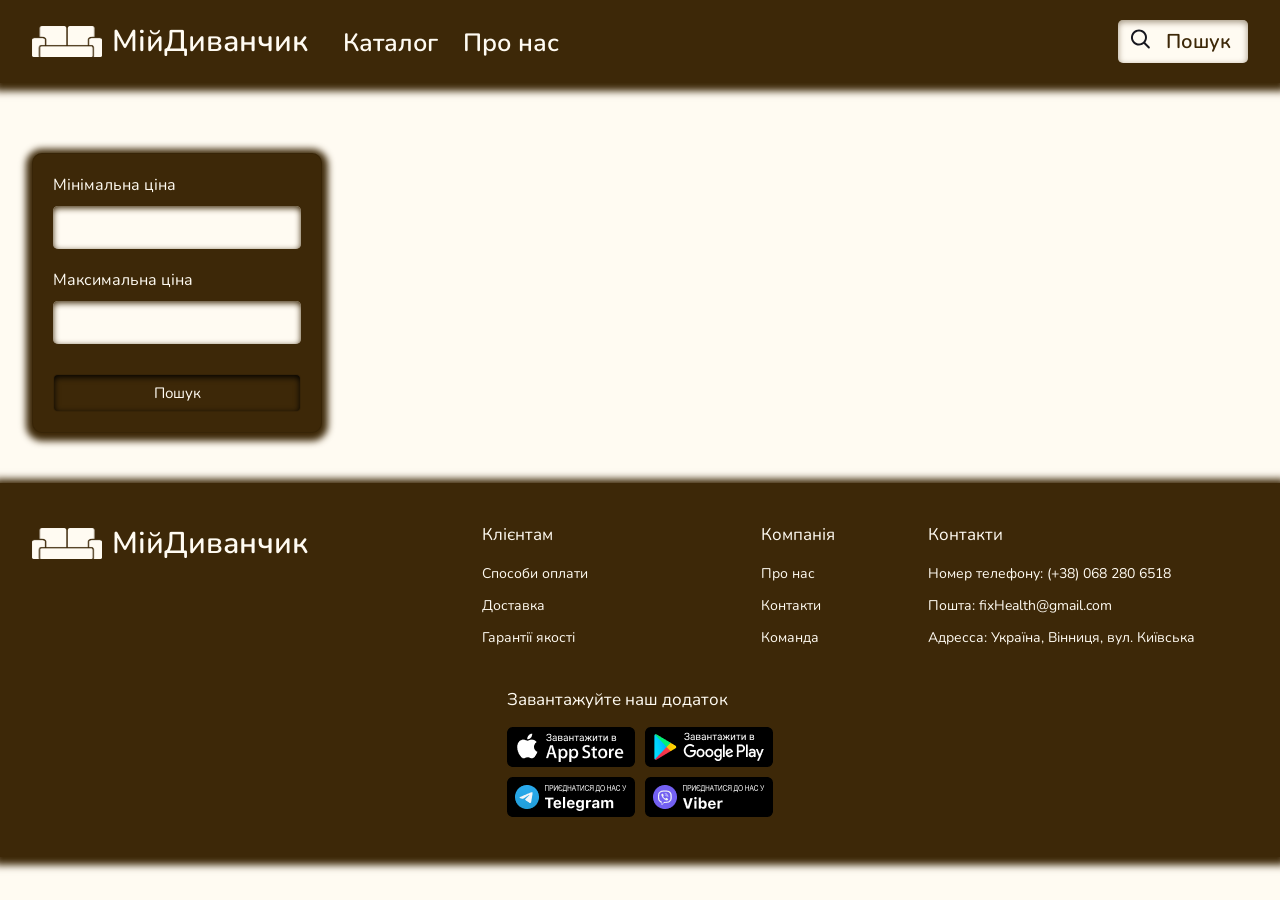
==== src/pages/catalog.html @ d0205942 "first" ====
<!DOCTYPE html>
<html lang="en">
  <head>
    <meta charset="UTF-8" />
    <meta name="viewport" content="width=device-width, initial-scale=1.0" />
    <title>Каталог | МійДиванчик</title>
    <link rel="stylesheet" href="/src/assets/styles/index.css" />
    <link href="https://fonts.googleapis.com/css2?family=Nunito:wght@400;500;700&display=swap" rel="stylesheet">
    <link
      rel="stylesheet"
      href="https://cdn.jsdelivr.net/npm/swiper@11/swiper-bundle.min.css"
    />
  </head>
  <body>
    <header id="header" class="header">
      <div class="container">
        <a class="logo" href="/">
          <img src="/src/assets/images/logo-sofa-gg.png" alt="heart icon" />
          <span>МійДиванчик</span>
        </a>

        <nav class="links">
          <div id="dropdown" class="dropdown">
            <a href="/catalog" class="link dropdown-trigger">Каталог</a>
            <ul id="dropdown-list" class="dropdown-list"></ul>
          </div>
          <!-- <a class="link" href="/#awards">Наші нагороди</a> -->
          <a class="link" href="/#about">Про нас</a>
        </nav>

        <div class="row">
          <div id="search" class="search">
            <div id="search-bg" class="search-bg"></div>
            <button type="none" id="search-trigger" class="search-trigger">
              <img src="/src/assets/images/search.svg" alt="search icon" />
              <span>Пошук</span>
            </button>
            <form id="search-form" class="search-form">
              
              <button type="submit" class="search-btn">
                <img src="/src/assets/images/search.svg" alt="search icon" />
              </button>
              <input name="search" type="text" class="search-input" />
              <ul id="product-list" class="search-list"></ul>
              <ul id="analog-list" class="search-list search-list-analog"></ul>
            </form>
          </div>

          <!-- <div class="service">
            <a href="/method-nakatani">
              <img
                src="/src/assets/images/health-monitor.svg"
                alt="health monitor icon"
              />
              <span>Послуга "Метод Накатані"</span>
            </a>
          </div>

          <a href="/personal-account/favorites" id="favorite" class="favorite">
            <img src="/src/assets/images/favorite.svg" alt="favorite icon" />
            <span id="favorite-quantity"></span>
          </a>

          <a href="/personal-account/shopping-cart" id="basket" class="basket">
            <img src="/src/assets/images/basket.svg" alt="basket icon" />
            <span id="basket-quantity"></span>
          </a> -->

          <!-- <a href="/personal-account" class="user">
            <img src="/src/assets/images/user.svg" alt="user icon" />
          </a> -->
        </div>

        <!-- <div id="menu" class="menu">
          <img
            data-open-menu="true"
            src="/src/assets/images/menu.svg"
            alt="menu icon"
          />
          <img
            data-close-menu="true"
            src="/src/assets/images/close-menu.svg"
            alt="close menu icon"
          />
        </div> -->
        <button class="burger-menu" id="burger-menu">
          <img src="/src/assets/images/bars-solid (1).svg" alt="burger menu icon" />
        </button>
        <nav class="mobile-nav" id="mobile-nav">
          <!-- <div id="search" class="search">
            <button type="none" id="search-trigger-mobile" class="search-trigger">
              <img src="/src/assets/images/search.svg" alt="search icon" />
              <span>Пошук</span>
            </button>
          </div> -->
          <a href="/catalog" class="link">Усі товари</a>
          <!-- <a href="/catalog?categoryId=669786ea6da4b7b85823a3b4" class="link">Дивани</a> -->
          <div class="dropdown-chat">
            <button class="dropdown-trigger-chat">Дивани</button>
            <ul class="dropdown-content-chat">
              <li class="underlist-item-mobile">
                <a href="/catalog?underCategoryId=669e1cb66704fe349a912721" class="list-link">Прямі дивани</a>
              </li>
              <li class="underlist-item-mobile">
                <a href="/catalog?underCategoryId=669e1cbe6704fe349a912725" class="list-link">Кутові дивани</a>
              </li>
              <li class="underlist-item-mobile">
                <a href="/catalog?underCategoryId=669e1cc66704fe349a912729" class="list-link">Модульні дивани</a>
              </li>
            </ul>
          </div>
  
          <a href="/catalog?categoryId=669786ea6da4b7b85823a3b4" class="link">Пуфи</a>
          <ul class="dropdown-underlist"></ul>
          <a href="/catalog?categoryId=669786ea6da4b7b85823a3b4" class="link">Ліжка</a>
          <ul class="dropdown-underlist"></ul>
          <a class="link" href="#about">Про нас</a>
  
        </nav>

      </div>
    </header>

    <main class="catalog-page">
      <section class="catalog-section">
        <div class="container">
          <form id="catalog-filters" class="catalog-filters">
            <label for="min" class="form-field">
              Мінімальна ціна
              <input id="min" class="form-input" type="number" name="min" />
            </label>
            <label for="max" class="form-field">
              Максимальна ціна
              <input id="max" class="form-input" type="number" name="max" />
            </label>

            <div class="form-field manufactures-list" id="manufactures-wraper">
              Виробники:
              <div class="filters-manufactures" id="manufactures"></div>
            </div>

            <div class="filters-row">
              <!-- <label class="form-checkbox" for="withRecipe">
                <input id="withRecipe" type="checkbox" name="withRecipe" />
                З рецептом
              </label> -->
              <label class="form-checkbox" for="withDiscounted">
                <input
                  id="withDiscounted"
                  type="checkbox"
                  name="withDiscounted"
                />
                З акцією
              </label>
            </div>
            <button type="submit" class="btn">Пошук</button>
          </form>
          <div id="products" class="catalog-products"></div>
        </div>
      </section>
      <section id="watched-products" class="watched-products">
        <div class="container">
          <h1 class="title">Переглянуті товари</h1>

          <div id="watched-swiper" class="swiper">
            <div class="swiper-wrapper" id="watched-products-swiper"></div>
          </div>
        </div>
      </section>
    </main>

    <footer class="footer">
      <div class="container">
        <a class="logo" href="/">
          <img src="/src/assets/images/logo-sofa-gg.png" alt="heart icon" />
        <span>МійДиванчик</span>
        </a>
        <ul class="footer-list">
          <li class="footer-title">Клієнтам</li>          
          <li>
            <a href="/">Способи оплати</a>
          </li>
          <li>
            <a href="">Доставка</a>
          </li>
          <li>
            <a href="/">Гарантії якості</a>
          </li>
        </ul>
        <ul class="footer-list">
          <li class="footer-title">Компанія</li>
          <li>
            <a href="/">Про нас</a>
          </li>
          <li>
            <a href="/">Контакти</a>
          </li>
          <li>
            <a href="/">Команда</a>
          </li>
        </ul>
        <ul class="footer-list">
          <li class="footer-title">Контакти</li>
          <li>
            <a href="tel:+16282806518">Номер телефону: (+38) 068 280 6518</a>
          </li>
          <li>
            <a href="mailto:oleksandr_alfredo@gmail.com">
              Пошта: fixHealth@gmail.com
            </a>
          </li>
          <li>
            <a href="/">Адресса: Україна, Вінниця, вул. Київська</a>
          </li>
        </ul>
        <div class="footer-apps">
          <p class="footer-title">Завантажуйте наш додаток</p>
          <div class="row">
            <a href="/">
              <img
                src="/src/assets/images/app-store.png"
                alt="app store image"
              />
            </a>
            <a href="/">
              <img
                src="/src/assets/images/google-play.png"
                alt="google play image"
              />
            </a>
            <a href="/">
              <img src="/src/assets/images/telegram.png" alt="telegram image" />
            </a>
            <a href="/">
              <img src="/src/assets/images/viber.png" alt="viber image" />
            </a>
          </div>
        </div>
      </div>
    </footer>

    <script>
      document.addEventListener('DOMContentLoaded', () => {
      const burgerMenu = document.getElementById('burger-menu');
      const mobileNav = document.getElementById('mobile-nav');

      burgerMenu.addEventListener('click', () => {
        mobileNav.classList.toggle('active');
      });
    });

    document.addEventListener('DOMContentLoaded', () => {
      const dropdownTrigger = document.querySelector('.dropdown-trigger-chat');
      const dropdown = document.querySelector('.dropdown-chat');

      dropdownTrigger.addEventListener('click', () => {
        dropdown.classList.toggle('active-chat');
      });

      // Закрити дропдаун, якщо натиснути за межами його області
      window.addEventListener('click', (event) => {
        if (!event.target.matches('.dropdown-trigger-chat')) {
          if (dropdown.classList.contains('active-chat')) {
            dropdown.classList.remove('active-chat');
          }
        }
      });
    });
    document.getElementById('burger-menu').addEventListener('click', function () {
      const searchTrigger = document.getElementById('search-trigger');

      // Додаємо або прибираємо клас для зміни стилів
      searchTrigger.classList.toggle('active');
    });
    </script>
    <script src="https://cdn.jsdelivr.net/npm/swiper@11/swiper-bundle.min.js"></script>
    <script
      type="text/javascript"
      src="/src/functionality/modules/base.js"
    ></script>
    <script
      type="text/javascript"
      src="/src/functionality/modules/catalog.js"
    ></script>
  </body>
</html>
---- src/assets/styles/index.css ----
@import url('../fonts/Roboto/index.css');

@import url('./components/base/index.css');
@import url('./components/logo/index.css');
@import url('./components/header/index.css');
@import url('./components/footer/index.css');
@import url('./components/product-card/index.css');
@import url('./components/scrollbar/index.css');
@import url('./components/title/index.css');
@import url('./components/dropdown-header/index.css');
@import url('./components/btn/index.css');
@import url('./components/form/index.css');

@import url('./pages/home.css');
@import url('./pages/personal-account.css');
@import url('./pages/product.css');
@import url('./pages/catalog.css');
@import url('./pages/method-nakatani.css');
@import url('./pages/admin-panel.css');
@import url('./pages/auth.css');

* {
  font-family: 'Nunito', sans-serif;
  /* font-family: 'Comfortaa', cursive; */
}
html {
  scroll-behavior: smooth;
}

main {
  margin-top: 20px;
  overflow: hidden;
}

.container {
  max-width: 1300px;
  width: 95%;
  margin: 0 auto;
}

.swiper {
  overflow: visible !important;
}

body{
  background-color: #fffbf2;
}
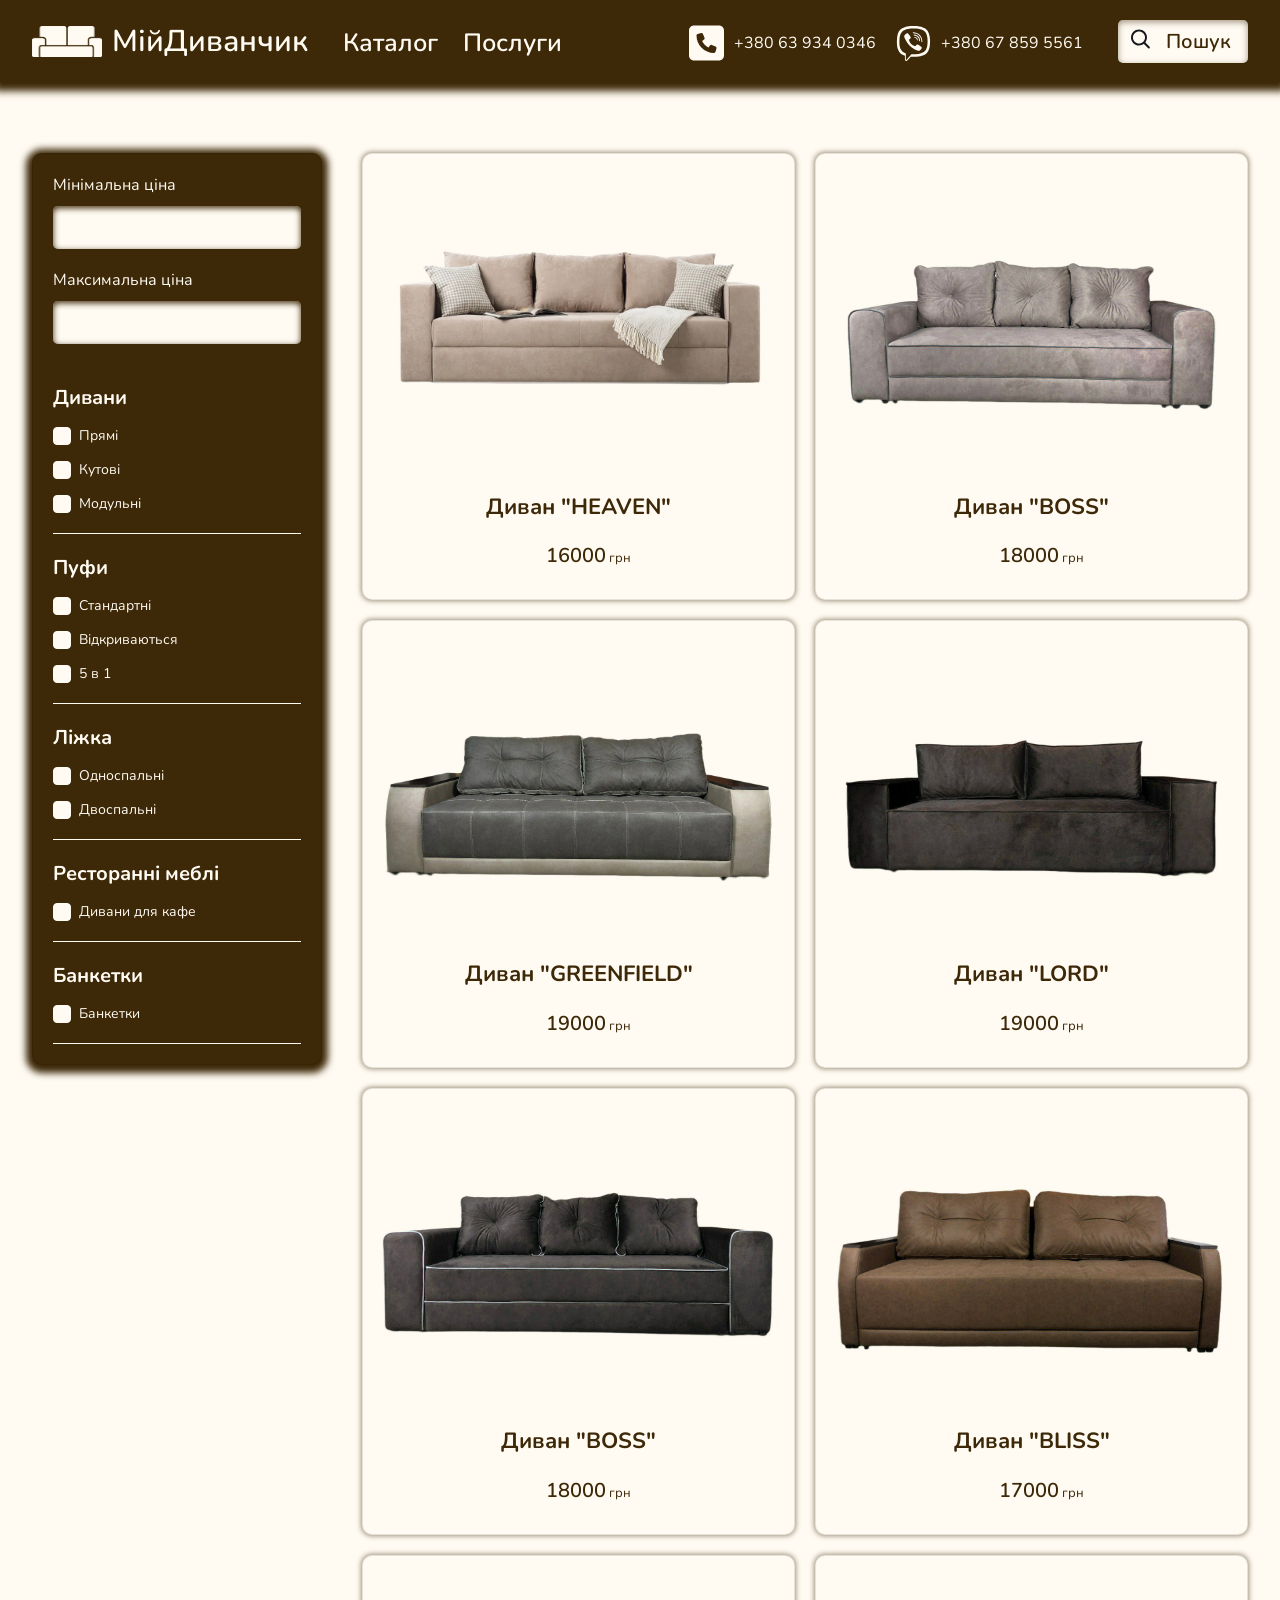
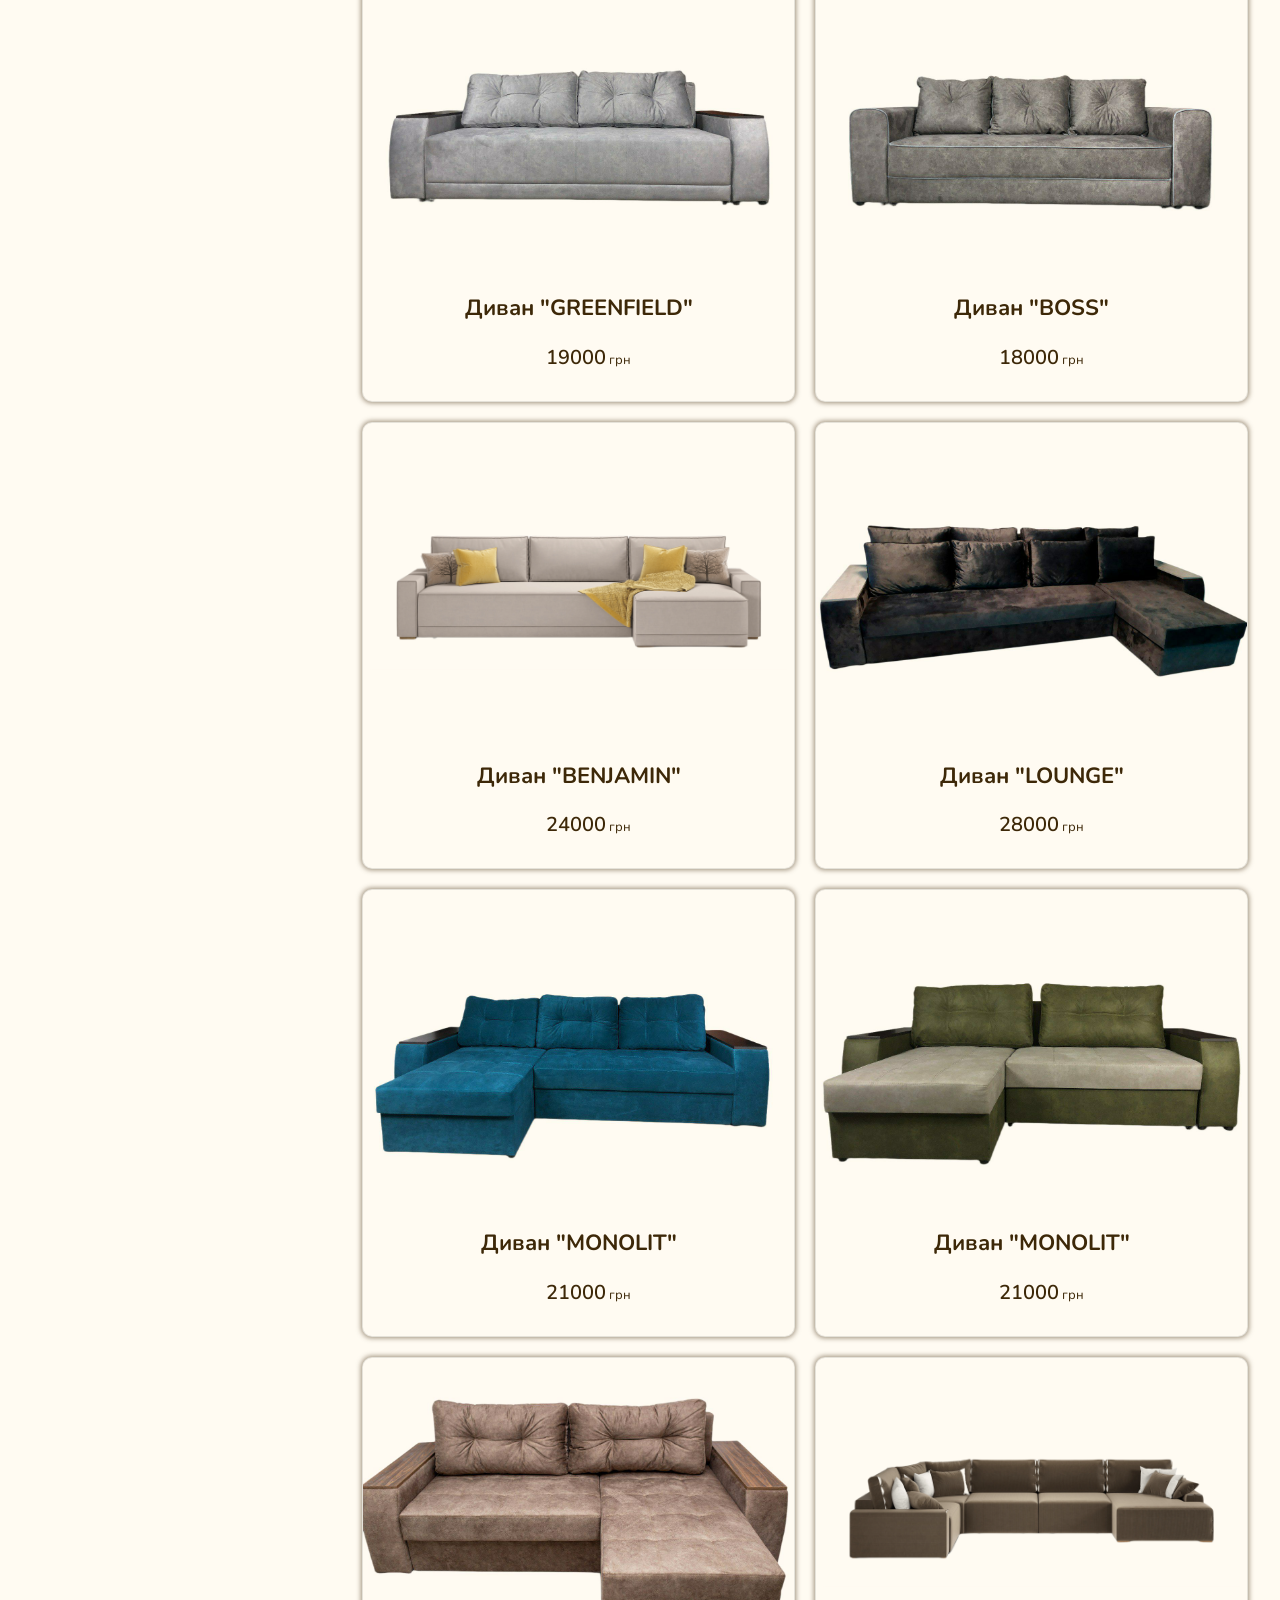
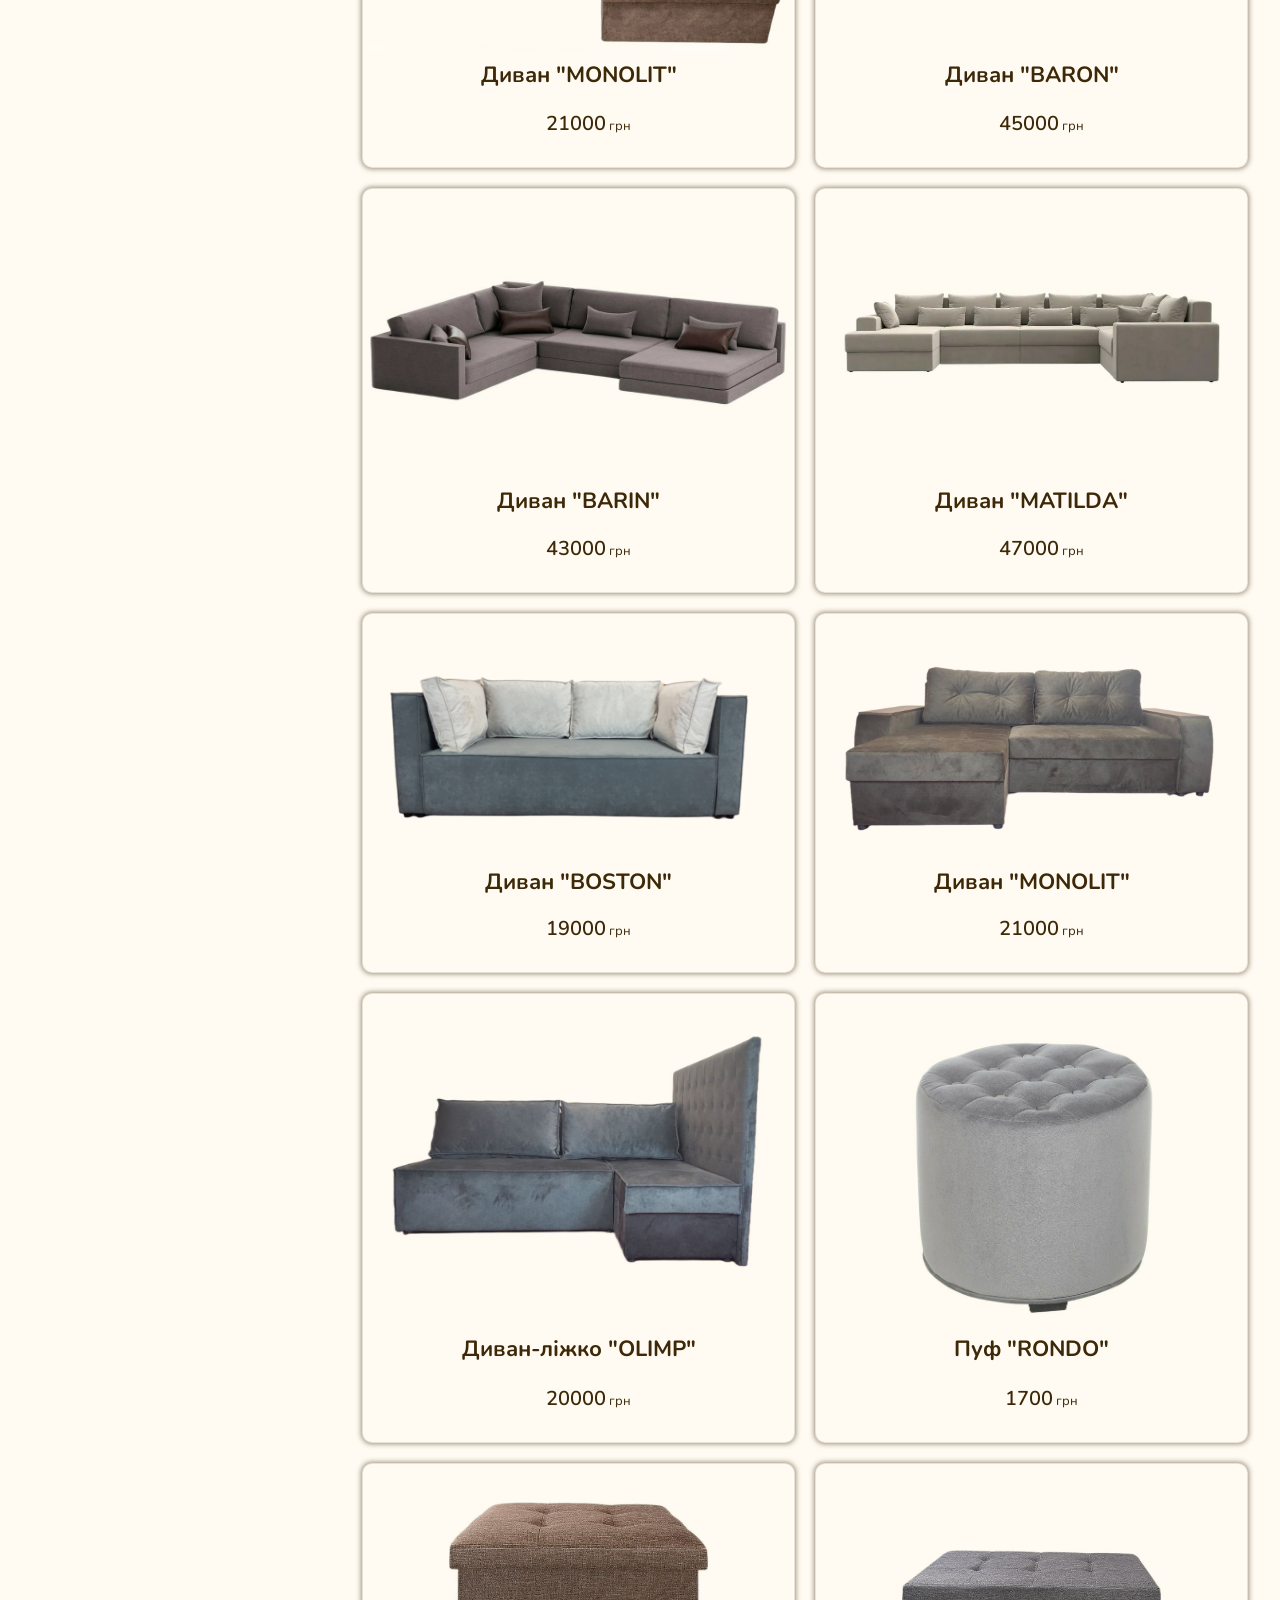
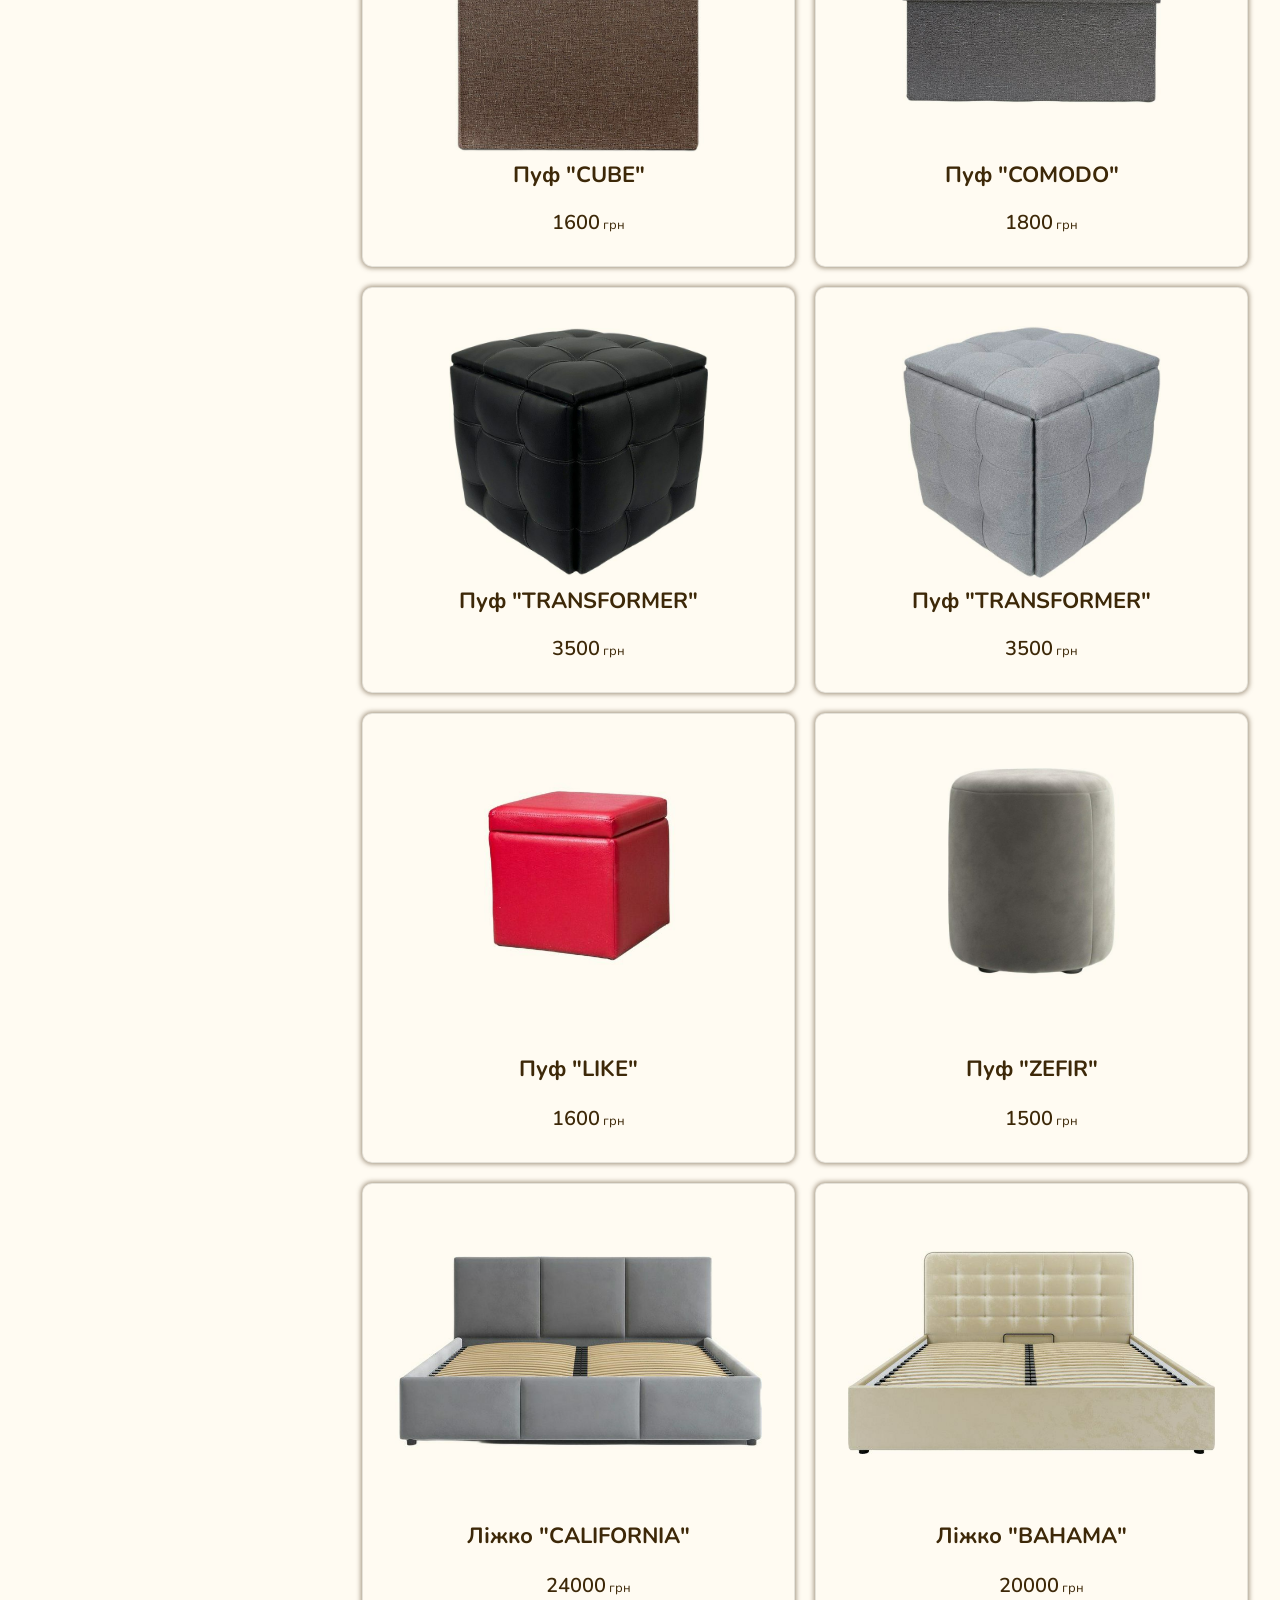
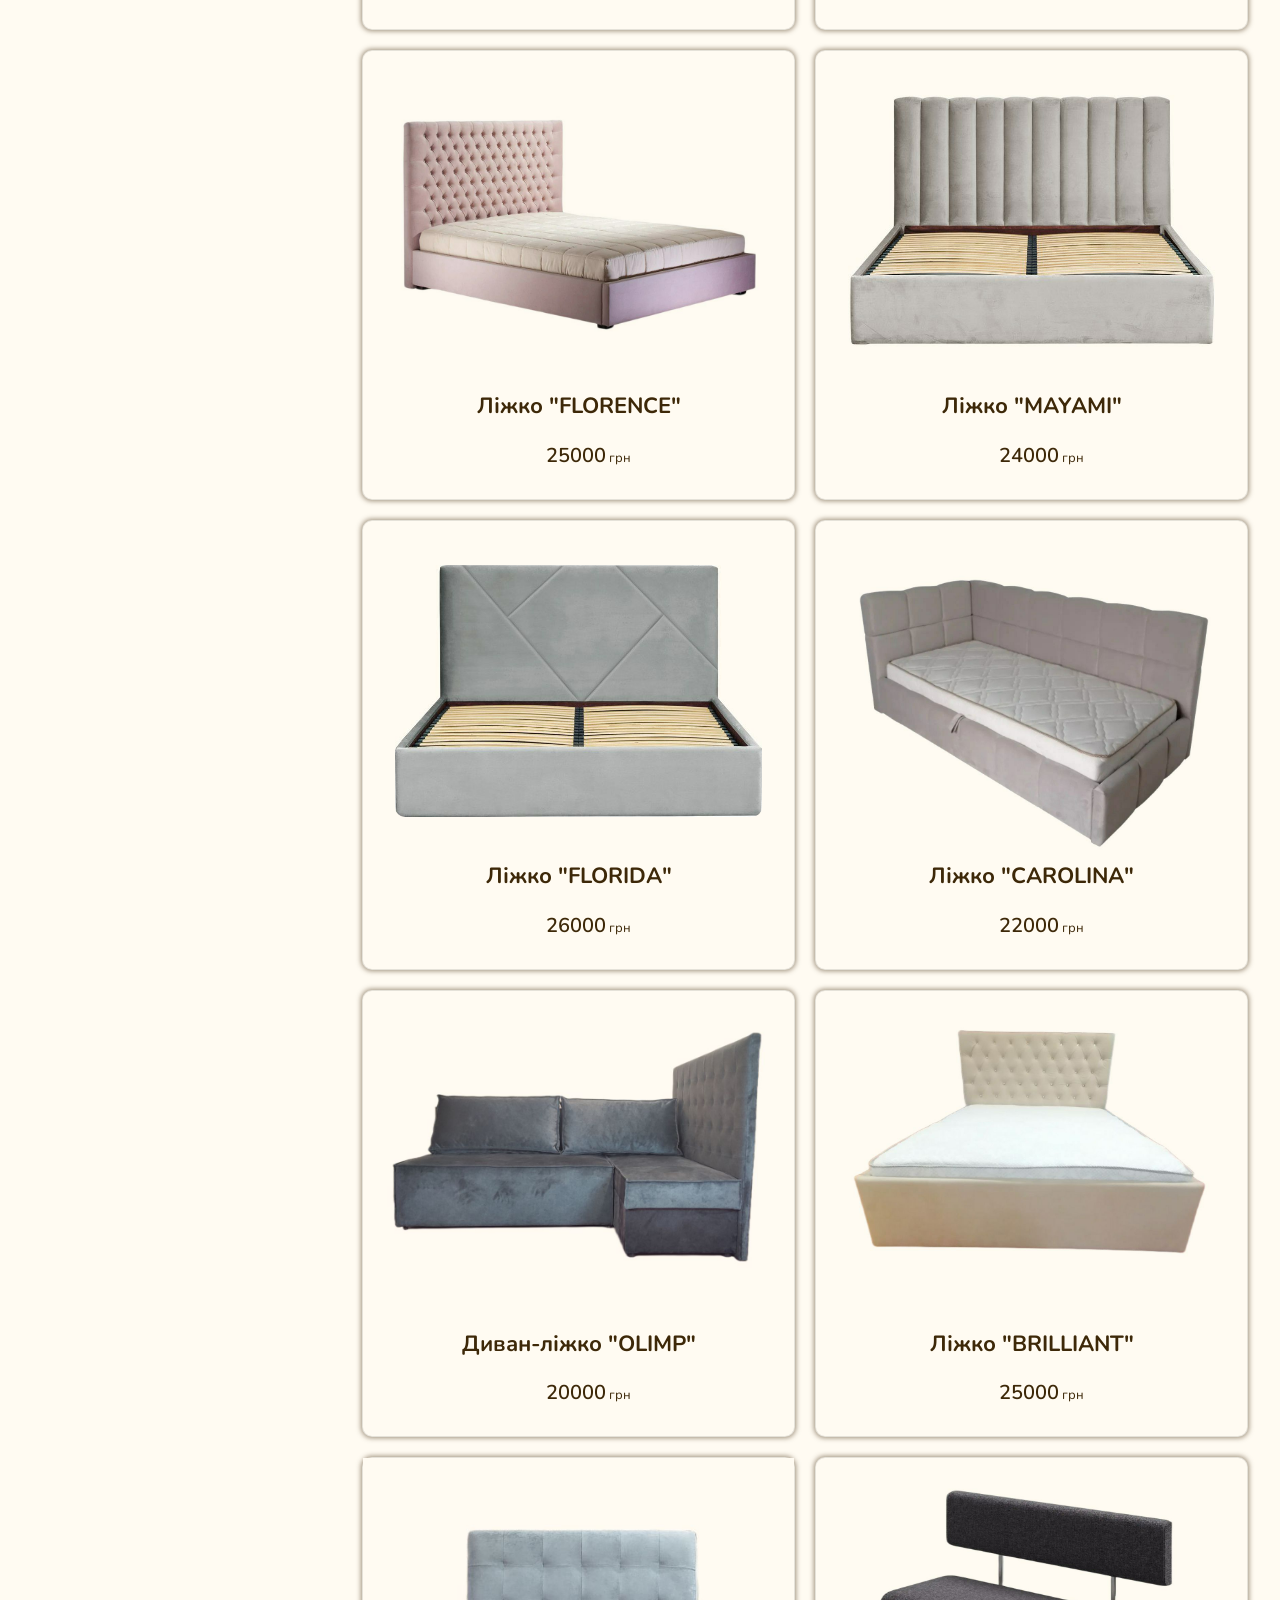
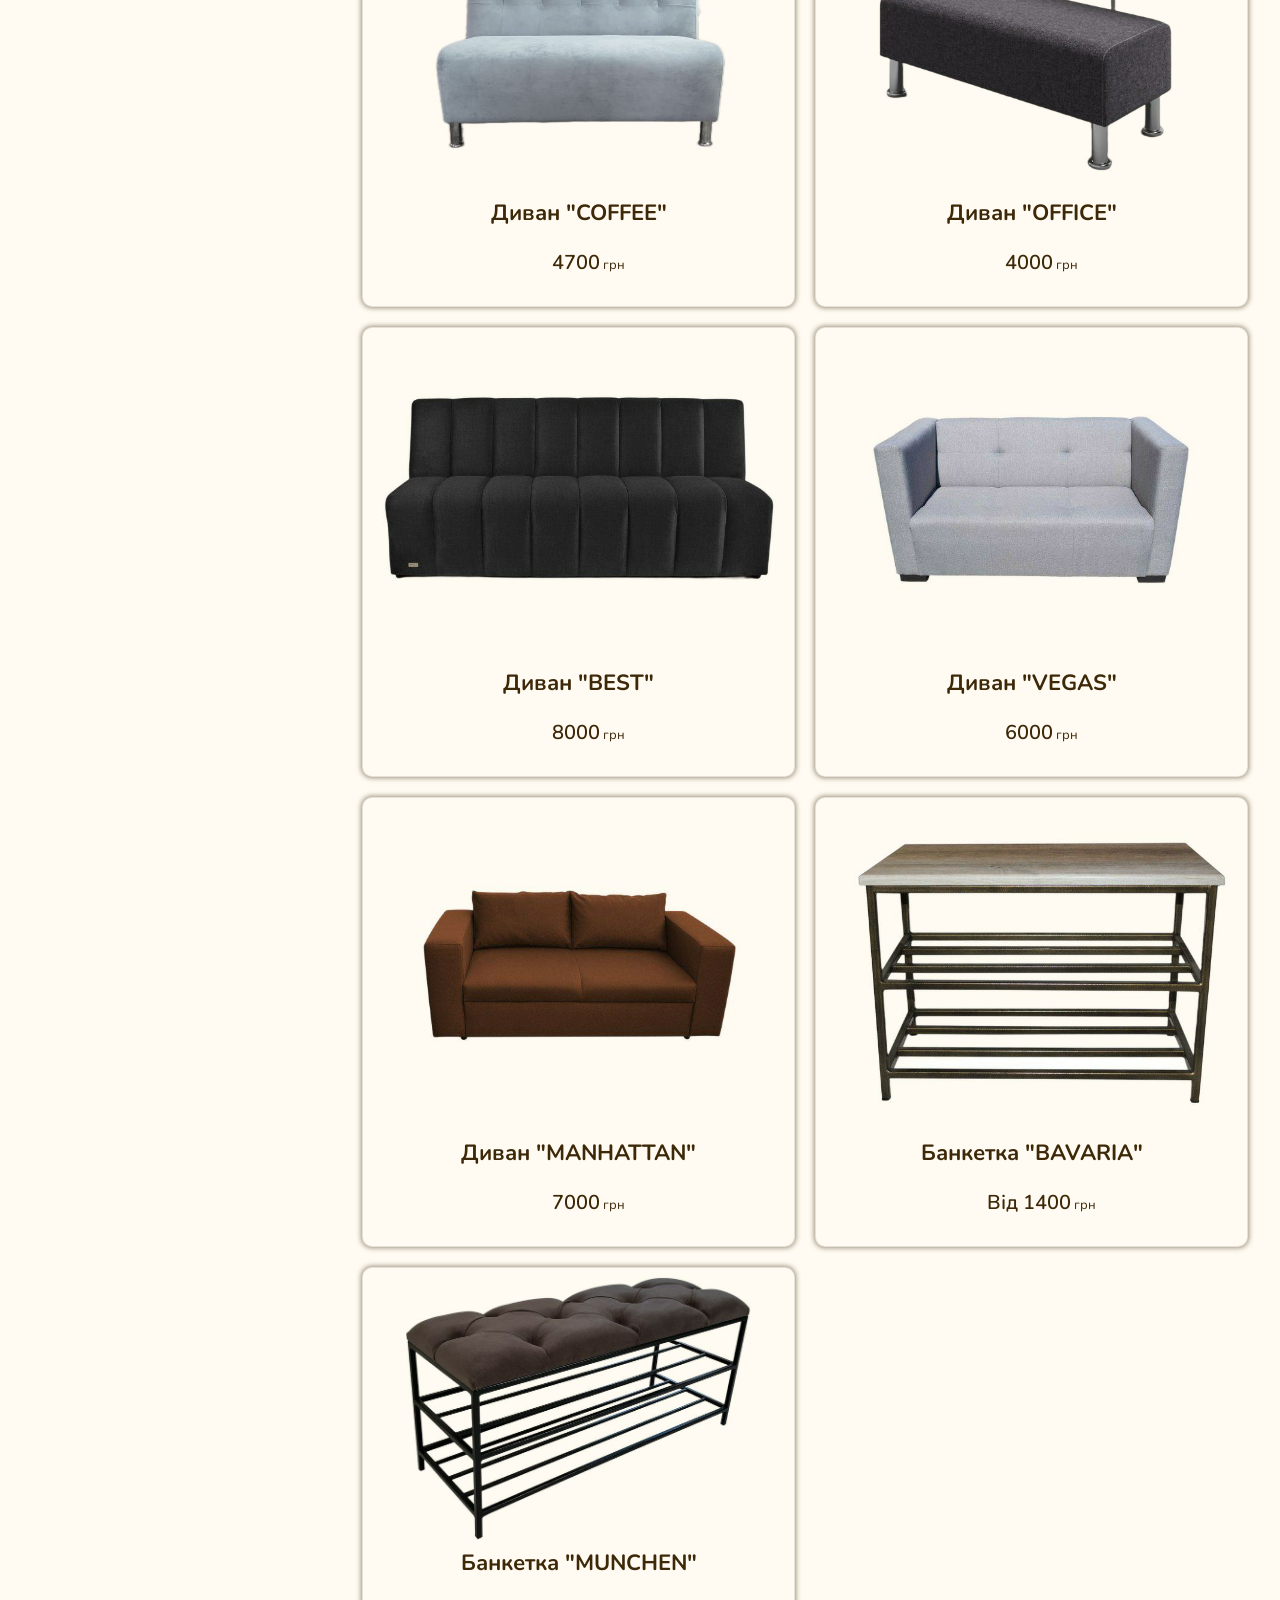
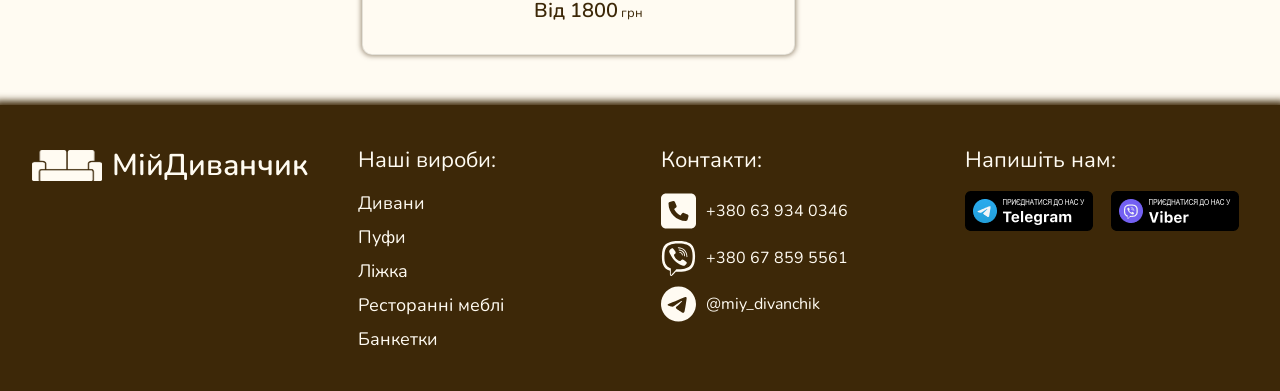
==== commit ada486c7: "first commit" ====
--- a/src/pages/catalog.html
+++ b/src/pages/catalog.html
@@ -1,286 +1,453 @@
 <!DOCTYPE html>
 <html lang="en">
-  <head>
-    <meta charset="UTF-8" />
-    <meta name="viewport" content="width=device-width, initial-scale=1.0" />
-    <title>Каталог | МійДиванчик</title>
-    <link rel="stylesheet" href="/src/assets/styles/index.css" />
-    <link href="https://fonts.googleapis.com/css2?family=Nunito:wght@400;500;700&display=swap" rel="stylesheet">
-    <link
-      rel="stylesheet"
-      href="https://cdn.jsdelivr.net/npm/swiper@11/swiper-bundle.min.css"
-    />
-  </head>
-  <body>
-    <header id="header" class="header">
+
+<head>
+  <meta charset="UTF-8" />
+  <meta name="viewport" content="width=device-width, initial-scale=1.0" />
+  <title>Каталог | МійДиванчик</title>
+  <link rel="stylesheet" href="../assets/styles/index.css" />
+  <link href="https://fonts.googleapis.com/css2?family=Nunito:wght@400;500;700&display=swap" rel="stylesheet">
+  <link rel="stylesheet" href="https://cdn.jsdelivr.net/npm/swiper@11/swiper-bundle.min.css" />
+  <link rel="apple-touch-icon" sizes="180x180" href="../assets/images/icons/apple-touch-icon.png">
+  <link rel="shortcut icon" type="image/png" sizes="32x32" href="../assets/images/icons/favicon-32x32.png">
+  <link rel="shortcut icon" type="image/png" sizes="16x16" href="../assets/images/icons/favicon-16x16.png">
+</head>
+
+<body>
+  <header id="header" class="header">
+    <div class="container">
+      <a class="logo" href="../../index.html">
+        <img src="../assets/images/logo-sofa-gg.png" alt="heart icon" />
+        <span>МійДиванчик</span>
+      </a>
+
+      <nav class="links">
+        <div id="dropdown" class="dropdown">
+          <a href="../pages/catalog.html" class="link dropdown-trigger">Каталог</a>
+          <ul id="dropdown-list" class="dropdown-list">
+            <li class="list-item">
+              <a href="../pages/catalog.html?category=sofa" class="list-link">
+                Дивани
+              </a>
+              <ul class="dropdown-underlist">
+                <li class="underlist-item">
+                  <a href="../pages/catalog.html?category=sofa&subcategory=straight" class="list-link">
+                    Прямі дивани
+                  </a>
+                </li>
+                <li class="underlist-item">
+                  <a href="../pages/catalog.html?category=sofa&subcategory=corner" class="list-link">
+                    Кутові дивани
+                  </a>
+                </li>
+                <li class="underlist-item">
+                  <a href="../pages/catalog.html?category=sofa&subcategory=modular" class="list-link">
+                    Модульні дивани
+                  </a>
+                </li>
+              </ul>
+            </li>
+            <li class="list-item">
+              <a href="../pages/catalog.html?category=puffs" class="list-link">
+                Пуфи
+              </a>
+              <ul class="dropdown-underlist">
+                <li class="underlist-item">
+                  <a href="../pages/catalog.html?category=puffs&subcategory=puffs_standart" class="list-link">
+                    Стандартні пуфи
+                  </a>
+                </li>
+                <li class="underlist-item">
+                  <a href="../pages/catalog.html?category=puffs&subcategory=puffs_open" class="list-link">
+                    Пуфи що відкриваються
+                  </a>
+                </li>
+                <li class="underlist-item">
+                  <a href="../pages/catalog.html?category=puffs&subcategory=puffs_5v1" class="list-link">
+                    Пуф 5 в 1
+                  </a>
+                </li>
+              </ul>
+            </li>
+            <li class="list-item">
+              <a href="../pages/catalog.html?category=bad" class="list-link">
+                Ліжка
+              </a>
+              <ul class="dropdown-underlist">
+                <li class="underlist-item">
+                  <a href="../pages/catalog.html?category=bad&subcategory=single" class="list-link">
+                    Односпальні ліжка
+                  </a>
+                </li>
+                <li class="underlist-item">
+                  <a href="../pages/catalog.html?category=bad&subcategory=double" class="list-link">
+                    Двоспальні ліжка
+                  </a>
+                </li>
+              </ul>
+            </li>
+            <li class="list-item">
+              <a href="../pages/catalog.html?category=rest" class="list-link">
+                Ресторанні меблі
+              </a>
+            </li>
+            <li class="list-item">
+              <a href="../pages/catalog.html?category=banket" class="list-link">
+                Банкетки
+              </a>
+            </li>
+          </ul>
+        </div>
+        <!-- <a class="link" href="#awards">Наші нагороди</a> -->
+        <a class="link" href="../pages/service.html">Послуги</a>
+        <section class="last-blocks">
+          <article class="phones">
+            <svg xmlns="http://www.w3.org/2000/svg"
+              viewBox="0 0 448 512"><!--!Font Awesome Free 6.6.0 by @fontawesome - https://fontawesome.com License - https://fontawesome.com/license/free Copyright 2024 Fonticons, Inc.-->
+              <path fill="#fffbf2"
+                d="M64 32C28.7 32 0 60.7 0 96L0 416c0 35.3 28.7 64 64 64l320 0c35.3 0 64-28.7 64-64l0-320c0-35.3-28.7-64-64-64L64 32zm90.7 96.7c9.7-2.6 19.9 2.3 23.7 11.6l20 48c3.4 8.2 1 17.6-5.8 23.2L168 231.7c16.6 35.2 45.1 63.7 80.3 80.3l20.2-24.7c5.6-6.8 15-9.2 23.2-5.8l48 20c9.3 3.9 14.2 14 11.6 23.7l-12 44C336.9 378 329 384 320 384C196.3 384 96 283.7 96 160c0-9 6-16.9 14.7-19.3l44-12z" />
+            </svg>
+            <p>+380 63 934 0346</p>
+          </article>
+          <article class="phones">
+            <svg xmlns="http://www.w3.org/2000/svg"
+              viewBox="0 0 512 512"><!--!Font Awesome Free 6.6.0 by @fontawesome - https://fontawesome.com License - https://fontawesome.com/license/free Copyright 2024 Fonticons, Inc.-->
+              <path fill="#fffbf2"
+                d="M444 49.9C431.3 38.2 379.9 .9 265.3 .4c0 0-135.1-8.1-200.9 52.3C27.8 89.3 14.9 143 13.5 209.5c-1.4 66.5-3.1 191.1 117 224.9h.1l-.1 51.6s-.8 20.9 13 25.1c16.6 5.2 26.4-10.7 42.3-27.8 8.7-9.4 20.7-23.2 29.8-33.7 82.2 6.9 145.3-8.9 152.5-11.2 16.6-5.4 110.5-17.4 125.7-142 15.8-128.6-7.6-209.8-49.8-246.5zM457.9 287c-12.9 104-89 110.6-103 115.1-6 1.9-61.5 15.7-131.2 11.2 0 0-52 62.7-68.2 79-5.3 5.3-11.1 4.8-11-5.7 0-6.9 .4-85.7 .4-85.7-.1 0-.1 0 0 0-101.8-28.2-95.8-134.3-94.7-189.8 1.1-55.5 11.6-101 42.6-131.6 55.7-50.5 170.4-43 170.4-43 96.9 .4 143.3 29.6 154.1 39.4 35.7 30.6 53.9 103.8 40.6 211.1zm-139-80.8c.4 8.6-12.5 9.2-12.9 .6-1.1-22-11.4-32.7-32.6-33.9-8.6-.5-7.8-13.4 .7-12.9 27.9 1.5 43.4 17.5 44.8 46.2zm20.3 11.3c1-42.4-25.5-75.6-75.8-79.3-8.5-.6-7.6-13.5 .9-12.9 58 4.2 88.9 44.1 87.8 92.5-.1 8.6-13.1 8.2-12.9-.3zm47 13.4c.1 8.6-12.9 8.7-12.9 .1-.6-81.5-54.9-125.9-120.8-126.4-8.5-.1-8.5-12.9 0-12.9 73.7 .5 133 51.4 133.7 139.2zM374.9 329v.2c-10.8 19-31 40-51.8 33.3l-.2-.3c-21.1-5.9-70.8-31.5-102.2-56.5-16.2-12.8-31-27.9-42.4-42.4-10.3-12.9-20.7-28.2-30.8-46.6-21.3-38.5-26-55.7-26-55.7-6.7-20.8 14.2-41 33.3-51.8h.2c9.2-4.8 18-3.2 23.9 3.9 0 0 12.4 14.8 17.7 22.1 5 6.8 11.7 17.7 15.2 23.8 6.1 10.9 2.3 22-3.7 26.6l-12 9.6c-6.1 4.9-5.3 14-5.3 14s17.8 67.3 84.3 84.3c0 0 9.1 .8 14-5.3l9.6-12c4.6-6 15.7-9.8 26.6-3.7 14.7 8.3 33.4 21.2 45.8 32.9 7 5.7 8.6 14.4 3.8 23.6z" />
+            </svg>
+            <p>+380 67 859 5561</p>
+          </article>
+        </section>
+      </nav>
+
+      <div class="row">
+        <div id="search" class="search">
+          <div id="search-bg" class="search-bg"></div>
+          <button type="none" id="search-trigger" class="search-trigger">
+            <img src="../assets/images/search.svg" alt="search icon" />
+            <span>Пошук</span>
+          </button>
+          <form id="search-form" class="search-form">
+            <button type="submit" class="search-btn">
+              <img src="../assets/images/search.svg" alt="search icon" />
+            </button>
+            <input name="search" type="text" class="search-input" />
+
+            <ul id="product-list" class="search-list"></ul>
+            <ul id="analog-list" class="search-list search-list-analog"></ul>
+          </form>
+        </div>
+
+        <!-- <a href="/personal-account" class="user">
+          <img src="/src/assets/images/user.svg" alt="user icon" />
+        </a> -->
+      </div>
+
+      <button class="burger-menu" id="burger-menu">
+        <svg xmlns="http://www.w3.org/2000/svg" viewBox="0 0 448 512"><!--!Font Awesome Free 6.6.0 by @fontawesome - https://fontawesome.com License - https://fontawesome.com/license/free Copyright 2024 Fonticons, Inc.--><path fill="#fffbf2" d="M0 96C0 78.3 14.3 64 32 64l384 0c17.7 0 32 14.3 32 32s-14.3 32-32 32L32 128C14.3 128 0 113.7 0 96zM0 256c0-17.7 14.3-32 32-32l384 0c17.7 0 32 14.3 32 32s-14.3 32-32 32L32 288c-17.7 0-32-14.3-32-32zM448 416c0 17.7-14.3 32-32 32L32 448c-17.7 0-32-14.3-32-32s14.3-32 32-32l384 0c17.7 0 32 14.3 32 32z"/></svg>
+      </button>
+      <nav class="mobile-nav" id="mobile-nav">
+        <div class="dropdown-chat-service">
+          <article class="phones">
+            <svg xmlns="http://www.w3.org/2000/svg"
+              viewBox="0 0 448 512"><!--!Font Awesome Free 6.6.0 by @fontawesome - https://fontawesome.com License - https://fontawesome.com/license/free Copyright 2024 Fonticons, Inc.-->
+              <path fill="#fffbf2"
+                d="M64 32C28.7 32 0 60.7 0 96L0 416c0 35.3 28.7 64 64 64l320 0c35.3 0 64-28.7 64-64l0-320c0-35.3-28.7-64-64-64L64 32zm90.7 96.7c9.7-2.6 19.9 2.3 23.7 11.6l20 48c3.4 8.2 1 17.6-5.8 23.2L168 231.7c16.6 35.2 45.1 63.7 80.3 80.3l20.2-24.7c5.6-6.8 15-9.2 23.2-5.8l48 20c9.3 3.9 14.2 14 11.6 23.7l-12 44C336.9 378 329 384 320 384C196.3 384 96 283.7 96 160c0-9 6-16.9 14.7-19.3l44-12z" />
+            </svg>
+            <p>+380 63 934 0346</p>
+          </article>
+
+          <article class="phones">
+            <svg xmlns="http://www.w3.org/2000/svg"
+              viewBox="0 0 512 512"><!--!Font Awesome Free 6.6.0 by @fontawesome - https://fontawesome.com License - https://fontawesome.com/license/free Copyright 2024 Fonticons, Inc.-->
+              <path fill="#fffbf2"
+                d="M444 49.9C431.3 38.2 379.9 .9 265.3 .4c0 0-135.1-8.1-200.9 52.3C27.8 89.3 14.9 143 13.5 209.5c-1.4 66.5-3.1 191.1 117 224.9h.1l-.1 51.6s-.8 20.9 13 25.1c16.6 5.2 26.4-10.7 42.3-27.8 8.7-9.4 20.7-23.2 29.8-33.7 82.2 6.9 145.3-8.9 152.5-11.2 16.6-5.4 110.5-17.4 125.7-142 15.8-128.6-7.6-209.8-49.8-246.5zM457.9 287c-12.9 104-89 110.6-103 115.1-6 1.9-61.5 15.7-131.2 11.2 0 0-52 62.7-68.2 79-5.3 5.3-11.1 4.8-11-5.7 0-6.9 .4-85.7 .4-85.7-.1 0-.1 0 0 0-101.8-28.2-95.8-134.3-94.7-189.8 1.1-55.5 11.6-101 42.6-131.6 55.7-50.5 170.4-43 170.4-43 96.9 .4 143.3 29.6 154.1 39.4 35.7 30.6 53.9 103.8 40.6 211.1zm-139-80.8c.4 8.6-12.5 9.2-12.9 .6-1.1-22-11.4-32.7-32.6-33.9-8.6-.5-7.8-13.4 .7-12.9 27.9 1.5 43.4 17.5 44.8 46.2zm20.3 11.3c1-42.4-25.5-75.6-75.8-79.3-8.5-.6-7.6-13.5 .9-12.9 58 4.2 88.9 44.1 87.8 92.5-.1 8.6-13.1 8.2-12.9-.3zm47 13.4c.1 8.6-12.9 8.7-12.9 .1-.6-81.5-54.9-125.9-120.8-126.4-8.5-.1-8.5-12.9 0-12.9 73.7 .5 133 51.4 133.7 139.2zM374.9 329v.2c-10.8 19-31 40-51.8 33.3l-.2-.3c-21.1-5.9-70.8-31.5-102.2-56.5-16.2-12.8-31-27.9-42.4-42.4-10.3-12.9-20.7-28.2-30.8-46.6-21.3-38.5-26-55.7-26-55.7-6.7-20.8 14.2-41 33.3-51.8h.2c9.2-4.8 18-3.2 23.9 3.9 0 0 12.4 14.8 17.7 22.1 5 6.8 11.7 17.7 15.2 23.8 6.1 10.9 2.3 22-3.7 26.6l-12 9.6c-6.1 4.9-5.3 14-5.3 14s17.8 67.3 84.3 84.3c0 0 9.1 .8 14-5.3l9.6-12c4.6-6 15.7-9.8 26.6-3.7 14.7 8.3 33.4 21.2 45.8 32.9 7 5.7 8.6 14.4 3.8 23.6z" />
+            </svg>
+            <p>+380 67 859 5561</p>
+          </article>
+        </div>
+
+
+        <a href="../pages/catalog.html" class="link">Усі товари</a>
+        <div class="dropdown-chat">
+          <button class="dropdown-trigger-chat">Дивани <svg class="dropdown-arrow" xmlns="http://www.w3.org/2000/svg" viewBox="0 0 512 512"><!--!Font Awesome Free 6.6.0 by @fontawesome - https://fontawesome.com License - https://fontawesome.com/license/free Copyright 2024 Fonticons, Inc.--><path fill="#fffbf2" d="M233.4 406.6c12.5 12.5 32.8 12.5 45.3 0l192-192c12.5-12.5 12.5-32.8 0-45.3s-32.8-12.5-45.3 0L256 338.7 86.6 169.4c-12.5-12.5-32.8-12.5-45.3 0s-12.5 32.8 0 45.3l192 192z"/></svg></button>
+          <ul class="dropdown-content-chat">
+            <li class="underlist-item-mobile">
+              <a href="../pages/catalog.html?category=sofa&subcategory=straight" class="list-link">Прямі дивани</a>
+            </li>
+            <li class="underlist-item-mobile">
+              <a href="../pages/catalog.html?category=sofa&subcategory=corner" class="list-link">Кутові дивани</a>
+            </li>
+            <li class="underlist-item-mobile">
+              <a href="../pages/catalog.html?category=sofa&subcategory=modular" class="list-link">Модульні дивани</a>
+            </li>
+          </ul>
+        </div>
+
+        <div class="dropdown-chat">
+          <button class="dropdown-trigger-chat">Пуфи <svg class="dropdown-arrow" xmlns="http://www.w3.org/2000/svg" viewBox="0 0 512 512"><!--!Font Awesome Free 6.6.0 by @fontawesome - https://fontawesome.com License - https://fontawesome.com/license/free Copyright 2024 Fonticons, Inc.--><path fill="#fffbf2" d="M233.4 406.6c12.5 12.5 32.8 12.5 45.3 0l192-192c12.5-12.5 12.5-32.8 0-45.3s-32.8-12.5-45.3 0L256 338.7 86.6 169.4c-12.5-12.5-32.8-12.5-45.3 0s-12.5 32.8 0 45.3l192 192z"/></svg></button>
+          <ul class="dropdown-content-chat">
+            <li class="underlist-item-mobile">
+              <a href="../pages/catalog.html?category=puffs&subcategory=puffs_standart" class="list-link">Стандартні
+                пуфи</a>
+            </li>
+            <li class="underlist-item-mobile">
+              <a href="../pages/catalog.html?category=puffs&subcategory=puffs_open" class="list-link">Пуфи що
+                відкриваються</a>
+            </li>
+            <li class="underlist-item-mobile">
+              <a href="../pages/catalog.html?category=puffs&subcategory=puffs_5v1" class="list-link">Пуф 5 в 1</a>
+            </li>
+          </ul>
+        </div>
+
+        <div class="dropdown-chat">
+          <button class="dropdown-trigger-chat">Ліжка <svg class="dropdown-arrow" xmlns="http://www.w3.org/2000/svg" viewBox="0 0 512 512"><!--!Font Awesome Free 6.6.0 by @fontawesome - https://fontawesome.com License - https://fontawesome.com/license/free Copyright 2024 Fonticons, Inc.--><path fill="#fffbf2" d="M233.4 406.6c12.5 12.5 32.8 12.5 45.3 0l192-192c12.5-12.5 12.5-32.8 0-45.3s-32.8-12.5-45.3 0L256 338.7 86.6 169.4c-12.5-12.5-32.8-12.5-45.3 0s-12.5 32.8 0 45.3l192 192z"/></svg></button>
+          <ul class="dropdown-content-chat">
+            <li class="underlist-item-mobile">
+              <a href="../pages/catalog.html?category=bad&subcategory=single" class="list-link">Односпальні ліжка</a>
+            </li>
+            <li class="underlist-item-mobile">
+              <a href="../pages/catalog.html?category=bad&subcategory=double" class="list-link">Двоспальні ліжка</a>
+            </li>
+          </ul>
+        </div>
+
+        <a href="../pages/catalog.html?category=rest" class="link">Ресторанні меблі</a>
+
+        <a href="../pages/catalog.html?category=banket" class="link">Банкетки</a>
+
+        <!-- <a href="src/pages/catalog.html?category=puffs" class="link">Пуфи</a>
+        <ul class="dropdown-underlist"></ul> -->
+        <!-- <ul class="dropdown-underlist"></ul> -->
+        <a class="link" href="../pages/service.html">Послуги</a>
+
+      </nav>
+
+
+    </div>
+  </header>
+
+  <main class="catalog-page">
+    <section class="catalog-section">
       <div class="container">
-        <a class="logo" href="/">
-          <img src="/src/assets/images/logo-sofa-gg.png" alt="heart icon" />
-          <span>МійДиванчик</span>
-        </a>
-
-        <nav class="links">
-          <div id="dropdown" class="dropdown">
-            <a href="/catalog" class="link dropdown-trigger">Каталог</a>
-            <ul id="dropdown-list" class="dropdown-list"></ul>
+        <form id="catalog-filters" class="catalog-filters">
+          <label for="min" class="form-field">
+            Мінімальна ціна
+            <input id="min" class="form-input" type="number" name="min" />
+          </label>
+          <label for="max" class="form-field">
+            Максимальна ціна
+            <input id="max" class="form-input" type="number" name="max" />
+          </label>
+          <!-- <button type="submit" class="btn">Пошук</button> -->
+
+          <!-- <input type="checkbox" class="category-filter" value="sofa" data-category="sofa" id="ct-fl-1" name="ct-fl-1" />
+          <label class="form-field" for="ct-fl-1">            
+            <h1 class="name-category-filter">Дивани</h1>
+          </label> -->
+          <div class="checkbox-div">
+
+       
+          <div class="border-filters">
+          <h1>Дивани</h1>
+          
+          <input type="checkbox" class="subcategory-filter" value="straight" data-under-category="straight" id="ct-fl-1-1" name="ct-fl-1-1"/>
+          <label class="form-field" for="ct-fl-1-1">
+            <span
+              class="name-category-filter">Прямі</span>
+          </label>
+
+
+          <input type="checkbox" class="subcategory-filter" value="corner" data-under-category="corner" id="ct-fl-1-2" name="ct-fl-1-2"/>
+          <label class="form-field" for="ct-fl-1-2">
+            <span
+              class="name-category-filter">Кутові</span>
+          </label>
+
+
+           <input type="checkbox" class="subcategory-filter" value="modular" data-under-category="modular" id="ct-fl-1-3" name="ct-fl-1-3"/>
+          <label class="form-field" for="ct-fl-1-3">
+           <span
+              class="name-category-filter">Модульні</span>
+          </label>
+        </div>
+
+          <!-- <input type="checkbox" class="category-filter" value="puffs" data-category="puffs" id="ct-fl-2" name="ct-fl-2"/>
+          <label class="form-field" for="ct-fl-2">            
+            <h1 class="name-category-filter">Пуфи</h1>
+          </label> -->
+          <div class="border-filters">
+          <h1>Пуфи</h1>
+          <input type="checkbox" class="subcategory-filter" value="puffs_standart"
+              data-under-category="puffs_standart" id="ct-fl-2-1" name="ct-fl-2-1"/> 
+          <label class="form-field" for="ct-fl-2-1">
+            <span class="name-category-filter">Стандартні</span>
+          </label>
+
+          
+          
+          <input type="checkbox" class="subcategory-filter" value="puffs_open" data-under-category="puffs_open" id="ct-fl-2-2" name="ct-fl-2-2"/> 
+          <label class="form-field" for="ct-fl-2-2">
+            <span
+              class="name-category-filter">Відкриваються</span>
+          </label>
+
+
+           <input type="checkbox" class="subcategory-filter" value="puffs_5v1" data-under-category="puffs_5v1" id="ct-fl-2-3" name="ct-fl-2-3"/>
+          <label class="form-field" for="ct-fl-2-3">
+            <span
+              class="name-category-filter">5 в 1</span>
+          </label>
           </div>
-          <!-- <a class="link" href="/#awards">Наші нагороди</a> -->
-          <a class="link" href="/#about">Про нас</a>
-        </nav>
-
+          <div class="border-filters">
+          <!-- <input type="checkbox" class="category-filter" value="bad" data-category="bad" id="ct-fl-3" name="ct-fl-3"/>
+          <label class="form-field" for="ct-fl-3">            
+            <h1 class="name-category-filter">Ліжка</h1>
+          </label> -->
+
+          <h1>Ліжка</h1>
+          <input type="checkbox" class="subcategory-filter" value="single" data-under-category="single" id="ct-fl-3-1" name="ct-fl-3-1"/>
+          <label class="form-field" for="ct-fl-3-1">
+            <span
+              class="name-category-filter">Односпальні</span>
+          </label>
+
+          <input type="checkbox" class="subcategory-filter" value="double" data-under-category="double" id="ct-fl-3-2" name="ct-fl-3-2"/>
+          <label class="form-field" for="ct-fl-3-2">
+            <span
+              class="name-category-filter">Двоспальні</span>
+          </label>
+          </div>
+          <div class="border-filters">
+          <h1>Ресторанні меблі</h1>
+          <input type="checkbox" class="subcategory-filter" value="rest" data-under-category="rest" id="ct-fl-4-1" name="ct-fl-4-1"/>
+          <label class="form-field" for="ct-fl-4-1">
+            <span
+              class="name-category-filter">Дивани для кафе</span>
+          </label>
+</div>
+          <!-- <input type="checkbox" class="category-filter" value="rest" data-category="rest" id="ct-fl-4" name="ct-fl-4"/>
+          <label class="form-field" for="ct-fl-4">            
+            <h1 class="name-category-filter">Ресторанні меблі</h1>
+          </label> -->
+          <div class="border-filters">
+          <h1>Банкетки</h1>
+          <input type="checkbox" class="subcategory-filter" value="banket" data-under-category="banket" id="ct-fl-5-1" name="ct-fl-5-1"/>
+          <label class="form-field" for="ct-fl-5-1">
+            <span
+              class="name-category-filter">Банкетки</span>
+          </label>
+          <!-- <input type="checkbox" class="category-filter" value="banket" data-category="banket" id="ct-fl-5" name="ct-fl-5"/>
+          <label class="form-field" for="ct-fl-5">          
+            <h1 class="name-category-filter">Банкетки</h1>
+          </label> -->
+          </div>
+          </div>
+
+         
+        </form>
+        <div id="products" class="catalog-products"></div>
+      </div>
+    </section>
+    <section id="watched-products" class="watched-products">
+      <div class="container">
+        <h1 class="title">Переглянуті товари</h1>
+
+        <div id="watched-swiper" class="swiper">
+          <div class="swiper-wrapper" id="watched-products-swiper"></div>
+        </div>
+      </div>
+    </section>
+  </main>
+
+  <footer class="footer">
+    <div class="container">
+      <a class="logo" href="../../index.html">
+        <img src="../assets/images/logo-sofa-gg.png" alt="heart icon" />
+        <span>МійДиванчик</span>
+      </a>
+      <ul class="footer-list">
+        <li class="footer-title">Наші вироби:</li>
+        <li>
+          <a href="../pages/catalog.html?category=sofa" class="list-link">
+            Дивани
+          </a>
+        </li>
+               
+        <li>
+          <a href="../pages/catalog.html?category=puffs" class="list-link">
+            Пуфи
+          </a>
+        </li>
+
+        <li>
+          <a href="../pages/catalog.html?category=bad" class="list-link">
+            Ліжка
+          </a>
+        </li>
+
+        <li>
+          <a href="../pages/catalog.html?category=rest" class="list-link">
+            Ресторанні меблі
+          </a>
+        </li>
+
+        <li>
+          <a href="../pages/catalog.html?category=banket" class="list-link">
+            Банкетки
+          </a>
+        </li>
+      </ul>
+      <ul class="footer-list">
+        <li class="footer-title">Контакти:</li>
+        <li>
+          <article class="phones">
+            <svg xmlns="http://www.w3.org/2000/svg"
+              viewBox="0 0 448 512"><!--!Font Awesome Free 6.6.0 by @fontawesome - https://fontawesome.com License - https://fontawesome.com/license/free Copyright 2024 Fonticons, Inc.-->
+              <path fill="#fffbf2"
+                d="M64 32C28.7 32 0 60.7 0 96L0 416c0 35.3 28.7 64 64 64l320 0c35.3 0 64-28.7 64-64l0-320c0-35.3-28.7-64-64-64L64 32zm90.7 96.7c9.7-2.6 19.9 2.3 23.7 11.6l20 48c3.4 8.2 1 17.6-5.8 23.2L168 231.7c16.6 35.2 45.1 63.7 80.3 80.3l20.2-24.7c5.6-6.8 15-9.2 23.2-5.8l48 20c9.3 3.9 14.2 14 11.6 23.7l-12 44C336.9 378 329 384 320 384C196.3 384 96 283.7 96 160c0-9 6-16.9 14.7-19.3l44-12z" />
+            </svg>
+            <p>+380 63 934 0346</p>
+          </article>
+        </li>
+        
+        <li>
+          <article class="phones">
+            <svg xmlns="http://www.w3.org/2000/svg"
+              viewBox="0 0 512 512"><!--!Font Awesome Free 6.6.0 by @fontawesome - https://fontawesome.com License - https://fontawesome.com/license/free Copyright 2024 Fonticons, Inc.-->
+              <path fill="#fffbf2"
+                d="M444 49.9C431.3 38.2 379.9 .9 265.3 .4c0 0-135.1-8.1-200.9 52.3C27.8 89.3 14.9 143 13.5 209.5c-1.4 66.5-3.1 191.1 117 224.9h.1l-.1 51.6s-.8 20.9 13 25.1c16.6 5.2 26.4-10.7 42.3-27.8 8.7-9.4 20.7-23.2 29.8-33.7 82.2 6.9 145.3-8.9 152.5-11.2 16.6-5.4 110.5-17.4 125.7-142 15.8-128.6-7.6-209.8-49.8-246.5zM457.9 287c-12.9 104-89 110.6-103 115.1-6 1.9-61.5 15.7-131.2 11.2 0 0-52 62.7-68.2 79-5.3 5.3-11.1 4.8-11-5.7 0-6.9 .4-85.7 .4-85.7-.1 0-.1 0 0 0-101.8-28.2-95.8-134.3-94.7-189.8 1.1-55.5 11.6-101 42.6-131.6 55.7-50.5 170.4-43 170.4-43 96.9 .4 143.3 29.6 154.1 39.4 35.7 30.6 53.9 103.8 40.6 211.1zm-139-80.8c.4 8.6-12.5 9.2-12.9 .6-1.1-22-11.4-32.7-32.6-33.9-8.6-.5-7.8-13.4 .7-12.9 27.9 1.5 43.4 17.5 44.8 46.2zm20.3 11.3c1-42.4-25.5-75.6-75.8-79.3-8.5-.6-7.6-13.5 .9-12.9 58 4.2 88.9 44.1 87.8 92.5-.1 8.6-13.1 8.2-12.9-.3zm47 13.4c.1 8.6-12.9 8.7-12.9 .1-.6-81.5-54.9-125.9-120.8-126.4-8.5-.1-8.5-12.9 0-12.9 73.7 .5 133 51.4 133.7 139.2zM374.9 329v.2c-10.8 19-31 40-51.8 33.3l-.2-.3c-21.1-5.9-70.8-31.5-102.2-56.5-16.2-12.8-31-27.9-42.4-42.4-10.3-12.9-20.7-28.2-30.8-46.6-21.3-38.5-26-55.7-26-55.7-6.7-20.8 14.2-41 33.3-51.8h.2c9.2-4.8 18-3.2 23.9 3.9 0 0 12.4 14.8 17.7 22.1 5 6.8 11.7 17.7 15.2 23.8 6.1 10.9 2.3 22-3.7 26.6l-12 9.6c-6.1 4.9-5.3 14-5.3 14s17.8 67.3 84.3 84.3c0 0 9.1 .8 14-5.3l9.6-12c4.6-6 15.7-9.8 26.6-3.7 14.7 8.3 33.4 21.2 45.8 32.9 7 5.7 8.6 14.4 3.8 23.6z" />
+            </svg>
+            <p>+380 67 859 5561</p>
+          </article>
+        </li>
+
+        <li>
+          <article class="phones">
+            <svg xmlns="http://www.w3.org/2000/svg" viewBox="0 0 496 512"><!--!Font Awesome Free 6.6.0 by @fontawesome - https://fontawesome.com License - https://fontawesome.com/license/free Copyright 2024 Fonticons, Inc.--><path fill="#fffbf2" d="M248 8C111 8 0 119 0 256S111 504 248 504 496 393 496 256 385 8 248 8zM363 176.7c-3.7 39.2-19.9 134.4-28.1 178.3-3.5 18.6-10.3 24.8-16.9 25.4-14.4 1.3-25.3-9.5-39.3-18.7-21.8-14.3-34.2-23.2-55.3-37.2-24.5-16.1-8.6-25 5.3-39.5 3.7-3.8 67.1-61.5 68.3-66.7 .2-.7 .3-3.1-1.2-4.4s-3.6-.8-5.1-.5q-3.3 .7-104.6 69.1-14.8 10.2-26.9 9.9c-8.9-.2-25.9-5-38.6-9.1-15.5-5-27.9-7.7-26.8-16.3q.8-6.7 18.5-13.7 108.4-47.2 144.6-62.3c68.9-28.6 83.2-33.6 92.5-33.8 2.1 0 6.6 .5 9.6 2.9a10.5 10.5 0 0 1 3.5 6.7A43.8 43.8 0 0 1 363 176.7z"/></svg>
+            <p>@miy_divanchik</p>
+          </article>
+        </li>
+      </ul>
+      <div class="footer-apps">
+        <p class="footer-title">Напишіть нам:</p>
         <div class="row">
-          <div id="search" class="search">
-            <div id="search-bg" class="search-bg"></div>
-            <button type="none" id="search-trigger" class="search-trigger">
-              <img src="/src/assets/images/search.svg" alt="search icon" />
-              <span>Пошук</span>
-            </button>
-            <form id="search-form" class="search-form">
-              
-              <button type="submit" class="search-btn">
-                <img src="/src/assets/images/search.svg" alt="search icon" />
-              </button>
-              <input name="search" type="text" class="search-input" />
-              <ul id="product-list" class="search-list"></ul>
-              <ul id="analog-list" class="search-list search-list-analog"></ul>
-            </form>
-          </div>
-
-          <!-- <div class="service">
-            <a href="/method-nakatani">
-              <img
-                src="/src/assets/images/health-monitor.svg"
-                alt="health monitor icon"
-              />
-              <span>Послуга "Метод Накатані"</span>
-            </a>
-          </div>
-
-          <a href="/personal-account/favorites" id="favorite" class="favorite">
-            <img src="/src/assets/images/favorite.svg" alt="favorite icon" />
-            <span id="favorite-quantity"></span>
-          </a>
-
-          <a href="/personal-account/shopping-cart" id="basket" class="basket">
-            <img src="/src/assets/images/basket.svg" alt="basket icon" />
-            <span id="basket-quantity"></span>
-          </a> -->
-
-          <!-- <a href="/personal-account" class="user">
-            <img src="/src/assets/images/user.svg" alt="user icon" />
-          </a> -->
-        </div>
-
-        <!-- <div id="menu" class="menu">
-          <img
-            data-open-menu="true"
-            src="/src/assets/images/menu.svg"
-            alt="menu icon"
-          />
-          <img
-            data-close-menu="true"
-            src="/src/assets/images/close-menu.svg"
-            alt="close menu icon"
-          />
-        </div> -->
-        <button class="burger-menu" id="burger-menu">
-          <img src="/src/assets/images/bars-solid (1).svg" alt="burger menu icon" />
-        </button>
-        <nav class="mobile-nav" id="mobile-nav">
-          <!-- <div id="search" class="search">
-            <button type="none" id="search-trigger-mobile" class="search-trigger">
-              <img src="/src/assets/images/search.svg" alt="search icon" />
-              <span>Пошук</span>
-            </button>
-          </div> -->
-          <a href="/catalog" class="link">Усі товари</a>
-          <!-- <a href="/catalog?categoryId=669786ea6da4b7b85823a3b4" class="link">Дивани</a> -->
-          <div class="dropdown-chat">
-            <button class="dropdown-trigger-chat">Дивани</button>
-            <ul class="dropdown-content-chat">
-              <li class="underlist-item-mobile">
-                <a href="/catalog?underCategoryId=669e1cb66704fe349a912721" class="list-link">Прямі дивани</a>
-              </li>
-              <li class="underlist-item-mobile">
-                <a href="/catalog?underCategoryId=669e1cbe6704fe349a912725" class="list-link">Кутові дивани</a>
-              </li>
-              <li class="underlist-item-mobile">
-                <a href="/catalog?underCategoryId=669e1cc66704fe349a912729" class="list-link">Модульні дивани</a>
-              </li>
-            </ul>
-          </div>
-  
-          <a href="/catalog?categoryId=669786ea6da4b7b85823a3b4" class="link">Пуфи</a>
-          <ul class="dropdown-underlist"></ul>
-          <a href="/catalog?categoryId=669786ea6da4b7b85823a3b4" class="link">Ліжка</a>
-          <ul class="dropdown-underlist"></ul>
-          <a class="link" href="#about">Про нас</a>
-  
-        </nav>
-
+          <a href="https://t.me/miy_divanchik">
+            <img src="../assets/images/telegram.png" alt="telegram image" />
+          </a>
+          <a href="viber://chat?number=%2B380678595561">
+            <img src="../assets/images/viber.png" alt="viber image" />
+          </a>
+        </div>
       </div>
-    </header>
-
-    <main class="catalog-page">
-      <section class="catalog-section">
-        <div class="container">
-          <form id="catalog-filters" class="catalog-filters">
-            <label for="min" class="form-field">
-              Мінімальна ціна
-              <input id="min" class="form-input" type="number" name="min" />
-            </label>
-            <label for="max" class="form-field">
-              Максимальна ціна
-              <input id="max" class="form-input" type="number" name="max" />
-            </label>
-
-            <div class="form-field manufactures-list" id="manufactures-wraper">
-              Виробники:
-              <div class="filters-manufactures" id="manufactures"></div>
-            </div>
-
-            <div class="filters-row">
-              <!-- <label class="form-checkbox" for="withRecipe">
-                <input id="withRecipe" type="checkbox" name="withRecipe" />
-                З рецептом
-              </label> -->
-              <label class="form-checkbox" for="withDiscounted">
-                <input
-                  id="withDiscounted"
-                  type="checkbox"
-                  name="withDiscounted"
-                />
-                З акцією
-              </label>
-            </div>
-            <button type="submit" class="btn">Пошук</button>
-          </form>
-          <div id="products" class="catalog-products"></div>
-        </div>
-      </section>
-      <section id="watched-products" class="watched-products">
-        <div class="container">
-          <h1 class="title">Переглянуті товари</h1>
-
-          <div id="watched-swiper" class="swiper">
-            <div class="swiper-wrapper" id="watched-products-swiper"></div>
-          </div>
-        </div>
-      </section>
-    </main>
-
-    <footer class="footer">
-      <div class="container">
-        <a class="logo" href="/">
-          <img src="/src/assets/images/logo-sofa-gg.png" alt="heart icon" />
-        <span>МійДиванчик</span>
-        </a>
-        <ul class="footer-list">
-          <li class="footer-title">Клієнтам</li>          
-          <li>
-            <a href="/">Способи оплати</a>
-          </li>
-          <li>
-            <a href="">Доставка</a>
-          </li>
-          <li>
-            <a href="/">Гарантії якості</a>
-          </li>
-        </ul>
-        <ul class="footer-list">
-          <li class="footer-title">Компанія</li>
-          <li>
-            <a href="/">Про нас</a>
-          </li>
-          <li>
-            <a href="/">Контакти</a>
-          </li>
-          <li>
-            <a href="/">Команда</a>
-          </li>
-        </ul>
-        <ul class="footer-list">
-          <li class="footer-title">Контакти</li>
-          <li>
-            <a href="tel:+16282806518">Номер телефону: (+38) 068 280 6518</a>
-          </li>
-          <li>
-            <a href="mailto:oleksandr_alfredo@gmail.com">
-              Пошта: fixHealth@gmail.com
-            </a>
-          </li>
-          <li>
-            <a href="/">Адресса: Україна, Вінниця, вул. Київська</a>
-          </li>
-        </ul>
-        <div class="footer-apps">
-          <p class="footer-title">Завантажуйте наш додаток</p>
-          <div class="row">
-            <a href="/">
-              <img
-                src="/src/assets/images/app-store.png"
-                alt="app store image"
-              />
-            </a>
-            <a href="/">
-              <img
-                src="/src/assets/images/google-play.png"
-                alt="google play image"
-              />
-            </a>
-            <a href="/">
-              <img src="/src/assets/images/telegram.png" alt="telegram image" />
-            </a>
-            <a href="/">
-              <img src="/src/assets/images/viber.png" alt="viber image" />
-            </a>
-          </div>
-        </div>
-      </div>
-    </footer>
-
-    <script>
-      document.addEventListener('DOMContentLoaded', () => {
-      const burgerMenu = document.getElementById('burger-menu');
-      const mobileNav = document.getElementById('mobile-nav');
-
-      burgerMenu.addEventListener('click', () => {
-        mobileNav.classList.toggle('active');
-      });
-    });
-
-    document.addEventListener('DOMContentLoaded', () => {
-      const dropdownTrigger = document.querySelector('.dropdown-trigger-chat');
-      const dropdown = document.querySelector('.dropdown-chat');
-
-      dropdownTrigger.addEventListener('click', () => {
-        dropdown.classList.toggle('active-chat');
-      });
-
-      // Закрити дропдаун, якщо натиснути за межами його області
-      window.addEventListener('click', (event) => {
-        if (!event.target.matches('.dropdown-trigger-chat')) {
-          if (dropdown.classList.contains('active-chat')) {
-            dropdown.classList.remove('active-chat');
-          }
-        }
-      });
-    });
-    document.getElementById('burger-menu').addEventListener('click', function () {
-      const searchTrigger = document.getElementById('search-trigger');
-
-      // Додаємо або прибираємо клас для зміни стилів
-      searchTrigger.classList.toggle('active');
-    });
-    </script>
-    <script src="https://cdn.jsdelivr.net/npm/swiper@11/swiper-bundle.min.js"></script>
-    <script
-      type="text/javascript"
-      src="/src/functionality/modules/base.js"
-    ></script>
-    <script
-      type="text/javascript"
-      src="/src/functionality/modules/catalog.js"
-    ></script>
-  </body>
-</html>
+    </div>
+  </footer>
+
+  <script src="../modules/burger-dinamic.js"></script>
+  <script src="../db/db_cards.js"></script>
+  <script src="../modules/product-card.js"></script>
+  <script type="text/javascript" src="../modules/search.js"></script>
+</body>
+
+</html>
--- a/src/assets/styles/index.css
+++ b/src/assets/styles/index.css
@@ -18,11 +18,13 @@
 @import url('./pages/method-nakatani.css');
 @import url('./pages/admin-panel.css');
 @import url('./pages/auth.css');
+@import url('../styles/pages/service.css');
 
 * {
   font-family: 'Nunito', sans-serif;
   /* font-family: 'Comfortaa', cursive; */
 }
+
 html {
   scroll-behavior: smooth;
 }
@@ -42,7 +44,6 @@
   overflow: visible !important;
 }
 
-body{
+body {
   background-color: #fffbf2;
-}
-
+}
